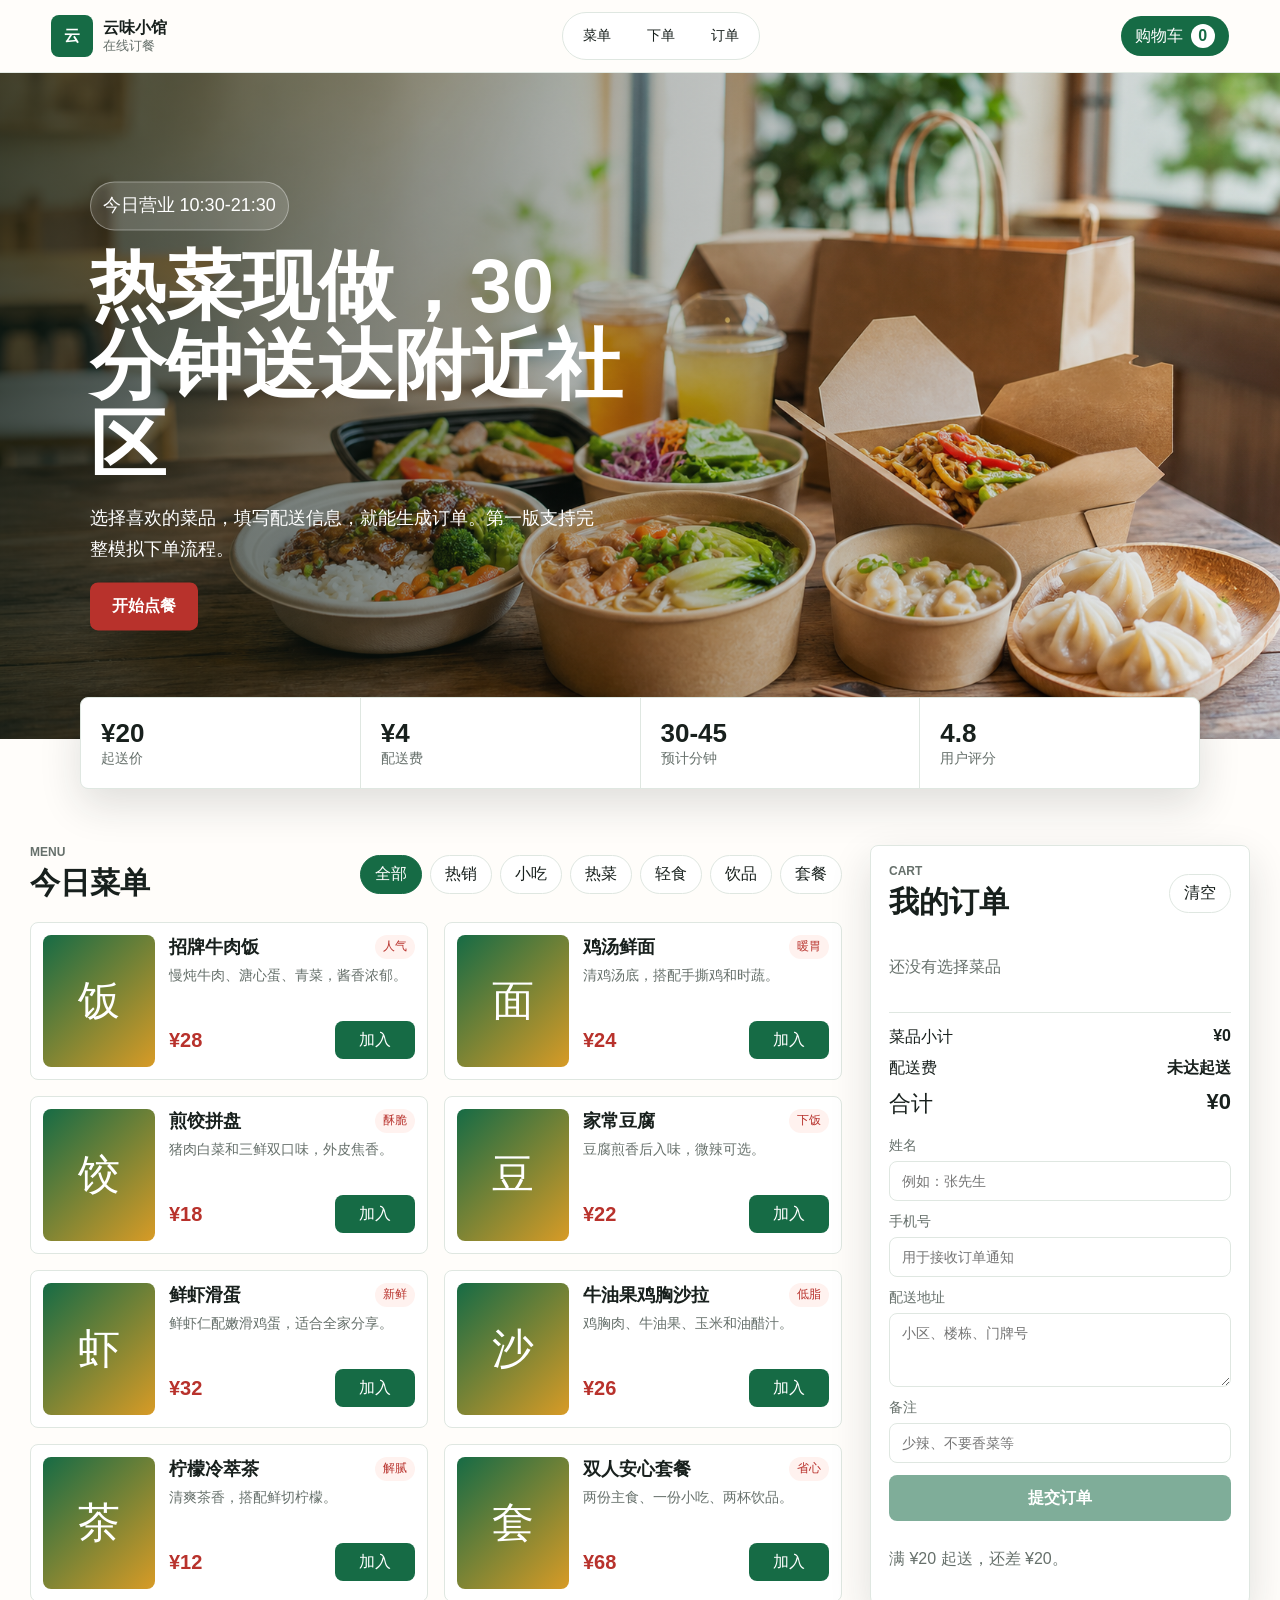
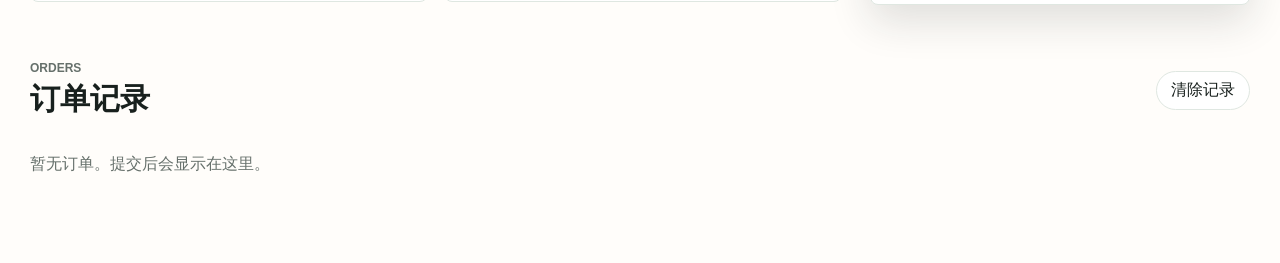
==== index.html @ e434e75e "Initial food ordering prototype" ====
<!doctype html>
<html lang="zh-CN">
  <head>
    <meta charset="utf-8">
    <meta name="viewport" content="width=device-width, initial-scale=1">
    <title>云味小馆 - 在线订餐</title>
    <link rel="stylesheet" href="styles.css">
  </head>
  <body>
    <header class="topbar">
      <a class="brand" href="#menu" aria-label="云味小馆首页">
        <span class="brand-mark">云</span>
        <span>
          <strong>云味小馆</strong>
          <small>在线订餐</small>
        </span>
      </a>
      <nav class="nav">
        <a href="#menu">菜单</a>
        <a href="#checkout">下单</a>
        <a href="#orders">订单</a>
      </nav>
      <button class="cart-chip" type="button" data-open-cart>
        <span>购物车</span>
        <strong data-cart-count>0</strong>
      </button>
    </header>

    <main>
      <section class="hero">
        <img src="assets/hero-food.png" alt="餐桌上的套餐、面食、点心和饮品">
        <div class="hero-overlay">
          <p class="status">今日营业 10:30-21:30</p>
          <h1>热菜现做，30 分钟送达附近社区</h1>
          <p>选择喜欢的菜品，填写配送信息，就能生成订单。第一版支持完整模拟下单流程。</p>
          <a class="primary-link" href="#menu">开始点餐</a>
        </div>
      </section>

      <section class="summary-band" aria-label="订餐服务信息">
        <div>
          <strong>¥20</strong>
          <span>起送价</span>
        </div>
        <div>
          <strong>¥4</strong>
          <span>配送费</span>
        </div>
        <div>
          <strong>30-45</strong>
          <span>预计分钟</span>
        </div>
        <div>
          <strong>4.8</strong>
          <span>用户评分</span>
        </div>
      </section>

      <section class="layout" id="menu">
        <div class="menu-area">
          <div class="section-head">
            <div>
              <p class="eyebrow">Menu</p>
              <h2>今日菜单</h2>
            </div>
            <div class="tabs" role="tablist" aria-label="菜品分类" data-category-tabs></div>
          </div>
          <div class="dish-grid" data-menu></div>
        </div>

        <aside class="cart-panel" id="checkout" aria-label="购物车和下单">
          <div class="cart-head">
            <div>
              <p class="eyebrow">Cart</p>
              <h2>我的订单</h2>
            </div>
            <button class="ghost-button" type="button" data-clear-cart>清空</button>
          </div>
          <div class="cart-items" data-cart-items>
            <p class="empty">还没有选择菜品</p>
          </div>
          <div class="totals">
            <div><span>菜品小计</span><strong data-subtotal>¥0</strong></div>
            <div><span>配送费</span><strong data-delivery>¥0</strong></div>
            <div class="total"><span>合计</span><strong data-total>¥0</strong></div>
          </div>
          <form class="checkout-form" data-order-form>
            <label>
              姓名
              <input name="name" placeholder="例如：张先生" required>
            </label>
            <label>
              手机号
              <input name="phone" inputmode="tel" placeholder="用于接收订单通知" required>
            </label>
            <label>
              配送地址
              <textarea name="address" placeholder="小区、楼栋、门牌号" required></textarea>
            </label>
            <label>
              备注
              <input name="note" placeholder="少辣、不要香菜等">
            </label>
            <button class="submit-button" type="submit">提交订单</button>
            <p class="form-tip" data-form-tip>满 ¥20 起送，当前还未选择菜品。</p>
          </form>
        </aside>
      </section>

      <section class="orders-section" id="orders">
        <div class="section-head">
          <div>
            <p class="eyebrow">Orders</p>
            <h2>订单记录</h2>
          </div>
          <button class="ghost-button" type="button" data-clear-orders>清除记录</button>
        </div>
        <div class="orders-list" data-orders-list>
          <p class="empty">暂无订单。提交后会显示在这里。</p>
        </div>
      </section>
    </main>

    <div class="mobile-cart" hidden data-mobile-cart>
      <button type="button" data-open-cart>
        <span data-mobile-cart-text>购物车为空</span>
        <strong data-mobile-cart-total>¥0</strong>
      </button>
    </div>

    <div class="toast" role="status" aria-live="polite" data-toast></div>
    <script src="app.js"></script>
  </body>
</html>
---- styles.css ----
:root {
  --ink: #18201d;
  --muted: #66706b;
  --line: #dfe7e1;
  --paper: #fffdfa;
  --soft: #f5f2ea;
  --green: #166b45;
  --green-dark: #0d4f34;
  --red: #b8322c;
  --gold: #d89b26;
  --shadow: 0 16px 42px rgba(31, 37, 34, 0.14);
}

* {
  box-sizing: border-box;
}

html {
  scroll-behavior: smooth;
}

body {
  margin: 0;
  color: var(--ink);
  font-family: "Microsoft YaHei", "PingFang SC", Arial, sans-serif;
  background: var(--paper);
}

button,
input,
textarea {
  font: inherit;
}

a {
  color: inherit;
  text-decoration: none;
}

.topbar {
  position: sticky;
  top: 0;
  z-index: 20;
  display: flex;
  align-items: center;
  justify-content: space-between;
  gap: 18px;
  min-height: 72px;
  padding: 12px clamp(16px, 4vw, 52px);
  border-bottom: 1px solid rgba(223, 231, 225, 0.86);
  background: rgba(255, 253, 250, 0.92);
  backdrop-filter: blur(18px);
}

.brand {
  display: inline-flex;
  align-items: center;
  gap: 10px;
  min-width: 150px;
}

.brand-mark {
  display: grid;
  width: 42px;
  height: 42px;
  place-items: center;
  border-radius: 8px;
  color: #fff;
  background: var(--green);
  font-weight: 800;
}

.brand strong,
.brand small {
  display: block;
  line-height: 1.2;
}

.brand small,
.eyebrow,
.form-tip,
.empty {
  color: var(--muted);
}

.nav {
  display: flex;
  align-items: center;
  gap: 8px;
  padding: 6px;
  border: 1px solid var(--line);
  border-radius: 999px;
  background: #fff;
}

.nav a {
  padding: 8px 14px;
  border-radius: 999px;
  font-size: 14px;
}

.nav a:hover {
  background: var(--soft);
}

.cart-chip,
.primary-link,
.submit-button,
.mobile-cart button {
  border: 0;
  color: #fff;
  background: var(--green);
  cursor: pointer;
}

.cart-chip {
  display: inline-flex;
  align-items: center;
  gap: 8px;
  min-height: 40px;
  padding: 8px 14px;
  border-radius: 999px;
}

.cart-chip strong {
  display: grid;
  min-width: 24px;
  height: 24px;
  place-items: center;
  border-radius: 999px;
  color: var(--green);
  background: #fff;
}

.hero {
  position: relative;
  min-height: min(74vh, 680px);
  overflow: hidden;
}

.hero img {
  width: 100%;
  height: min(74vh, 680px);
  min-height: 520px;
  object-fit: cover;
  display: block;
}

.hero::after {
  position: absolute;
  inset: 0;
  content: "";
  background: linear-gradient(90deg, rgba(13, 26, 19, 0.76), rgba(13, 26, 19, 0.3) 48%, rgba(13, 26, 19, 0.06));
}

.hero-overlay {
  position: absolute;
  z-index: 1;
  top: 50%;
  left: clamp(18px, 7vw, 92px);
  width: min(560px, calc(100% - 36px));
  color: #fff;
  transform: translateY(-50%);
}

.status {
  display: inline-flex;
  margin: 0 0 16px;
  padding: 8px 12px;
  border: 1px solid rgba(255, 255, 255, 0.34);
  border-radius: 999px;
  background: rgba(255, 255, 255, 0.14);
}

.hero h1 {
  margin: 0;
  font-size: clamp(36px, 6vw, 76px);
  line-height: 1.05;
}

.hero p {
  max-width: 520px;
  font-size: 18px;
  line-height: 1.7;
}

.primary-link {
  display: inline-flex;
  min-height: 48px;
  align-items: center;
  padding: 0 22px;
  border-radius: 8px;
  background: var(--red);
  font-weight: 700;
}

.summary-band {
  display: grid;
  grid-template-columns: repeat(4, minmax(0, 1fr));
  gap: 1px;
  margin: -42px auto 0;
  width: min(1120px, calc(100% - 32px));
  position: relative;
  z-index: 2;
  overflow: hidden;
  border: 1px solid var(--line);
  border-radius: 8px;
  background: var(--line);
  box-shadow: var(--shadow);
}

.summary-band div {
  padding: 20px;
  background: #fff;
}

.summary-band strong {
  display: block;
  font-size: 26px;
}

.summary-band span {
  color: var(--muted);
  font-size: 14px;
}

.layout {
  display: grid;
  grid-template-columns: minmax(0, 1fr) 380px;
  gap: 28px;
  width: min(1220px, calc(100% - 32px));
  margin: 56px auto;
  align-items: start;
}

.section-head,
.cart-head {
  display: flex;
  align-items: center;
  justify-content: space-between;
  gap: 18px;
  margin-bottom: 18px;
}

.eyebrow {
  margin: 0 0 4px;
  font-size: 12px;
  font-weight: 800;
  letter-spacing: 0;
  text-transform: uppercase;
}

h2 {
  margin: 0;
  font-size: 30px;
}

.tabs {
  display: flex;
  flex-wrap: wrap;
  gap: 8px;
}

.tab,
.ghost-button {
  min-height: 38px;
  padding: 8px 14px;
  border: 1px solid var(--line);
  border-radius: 999px;
  color: var(--ink);
  background: #fff;
  cursor: pointer;
}

.tab[aria-selected="true"] {
  color: #fff;
  border-color: var(--green);
  background: var(--green);
}

.dish-grid {
  display: grid;
  grid-template-columns: repeat(2, minmax(0, 1fr));
  gap: 16px;
}

.dish-card {
  display: grid;
  grid-template-columns: 112px minmax(0, 1fr);
  gap: 14px;
  min-height: 156px;
  padding: 12px;
  border: 1px solid var(--line);
  border-radius: 8px;
  background: #fff;
}

.dish-photo {
  display: grid;
  place-items: center;
  width: 112px;
  min-height: 132px;
  border-radius: 8px;
  color: #fff;
  background: linear-gradient(135deg, var(--green), var(--gold));
  font-size: 42px;
}

.dish-info {
  min-width: 0;
}

.dish-title {
  display: flex;
  justify-content: space-between;
  gap: 8px;
  margin-bottom: 6px;
}

.dish-title h3 {
  margin: 0;
  font-size: 18px;
}

.tag {
  flex: 0 0 auto;
  height: 24px;
  padding: 3px 8px;
  border-radius: 999px;
  color: var(--red);
  background: #fff2ef;
  font-size: 12px;
}

.dish-desc {
  min-height: 42px;
  margin: 0 0 14px;
  color: var(--muted);
  line-height: 1.5;
  font-size: 14px;
}

.dish-actions {
  display: flex;
  align-items: center;
  justify-content: space-between;
  gap: 10px;
}

.price {
  color: var(--red);
  font-size: 20px;
  font-weight: 800;
}

.add-button {
  min-width: 80px;
  min-height: 38px;
  border: 0;
  border-radius: 8px;
  color: #fff;
  background: var(--green);
  cursor: pointer;
}

.cart-panel {
  position: sticky;
  top: 96px;
  padding: 18px;
  border: 1px solid var(--line);
  border-radius: 8px;
  background: #fff;
  box-shadow: var(--shadow);
}

.cart-items {
  display: grid;
  gap: 10px;
  max-height: 280px;
  overflow: auto;
  padding-right: 2px;
}

.cart-row {
  display: grid;
  grid-template-columns: minmax(0, 1fr) auto;
  gap: 10px;
  padding: 10px;
  border-radius: 8px;
  background: var(--soft);
}

.cart-row h3 {
  margin: 0 0 4px;
  font-size: 15px;
}

.cart-row p {
  margin: 0;
  color: var(--muted);
  font-size: 13px;
}

.qty {
  display: inline-grid;
  grid-template-columns: 30px 34px 30px;
  align-items: center;
  height: 32px;
  overflow: hidden;
  border: 1px solid var(--line);
  border-radius: 999px;
  background: #fff;
}

.qty button {
  height: 32px;
  border: 0;
  background: transparent;
  cursor: pointer;
}

.qty span {
  text-align: center;
  font-weight: 700;
}

.totals {
  display: grid;
  gap: 10px;
  margin: 18px 0;
  padding-top: 14px;
  border-top: 1px solid var(--line);
}

.totals div {
  display: flex;
  justify-content: space-between;
  gap: 12px;
}

.total {
  font-size: 22px;
}

.checkout-form {
  display: grid;
  gap: 12px;
}

.checkout-form label {
  display: grid;
  gap: 6px;
  color: var(--muted);
  font-size: 14px;
}

.checkout-form input,
.checkout-form textarea {
  width: 100%;
  border: 1px solid var(--line);
  border-radius: 8px;
  padding: 11px 12px;
  color: var(--ink);
  background: #fff;
}

.checkout-form textarea {
  min-height: 74px;
  resize: vertical;
}

.submit-button {
  min-height: 46px;
  border-radius: 8px;
  font-weight: 800;
}

.submit-button:disabled {
  cursor: not-allowed;
  opacity: 0.55;
}

.orders-section {
  width: min(1220px, calc(100% - 32px));
  margin: 0 auto 72px;
}

.orders-list {
  display: grid;
  gap: 12px;
}

.order-card {
  display: grid;
  gap: 10px;
  padding: 16px;
  border: 1px solid var(--line);
  border-radius: 8px;
  background: #fff;
}

.order-card header {
  display: flex;
  justify-content: space-between;
  gap: 12px;
}

.order-card strong {
  color: var(--green);
}

.order-meta {
  display: flex;
  flex-wrap: wrap;
  gap: 8px;
  color: var(--muted);
  font-size: 14px;
}

.toast {
  position: fixed;
  right: 22px;
  bottom: 22px;
  z-index: 40;
  max-width: 320px;
  padding: 14px 16px;
  border-radius: 8px;
  color: #fff;
  background: var(--ink);
  box-shadow: var(--shadow);
  transform: translateY(120px);
  opacity: 0;
  transition: 0.22s ease;
}

.toast.is-visible {
  transform: translateY(0);
  opacity: 1;
}

.mobile-cart {
  position: fixed;
  z-index: 30;
  right: 14px;
  bottom: 14px;
  left: 14px;
}

.mobile-cart button {
  display: flex;
  width: 100%;
  min-height: 54px;
  align-items: center;
  justify-content: space-between;
  padding: 0 18px;
  border-radius: 8px;
  box-shadow: var(--shadow);
}

@media (max-width: 980px) {
  .layout {
    grid-template-columns: 1fr;
  }

  .cart-panel {
    position: static;
  }

  .dish-grid {
    grid-template-columns: 1fr;
  }

  .summary-band {
    grid-template-columns: repeat(2, minmax(0, 1fr));
  }

  .mobile-cart {
    display: block;
  }
}

@media (min-width: 981px) {
  .mobile-cart {
    display: none;
  }
}

@media (max-width: 640px) {
  .topbar {
    min-height: 64px;
    padding: 10px 14px;
  }

  .brand {
    min-width: 0;
  }

  .brand small,
  .nav {
    display: none;
  }

  .hero,
  .hero img {
    min-height: 560px;
  }

  .hero::after {
    background: linear-gradient(180deg, rgba(13, 26, 19, 0.42), rgba(13, 26, 19, 0.78));
  }

  .hero-overlay {
    top: auto;
    bottom: 38px;
    transform: none;
  }

  .hero p {
    font-size: 16px;
  }

  .section-head,
  .cart-head {
    align-items: flex-start;
    flex-direction: column;
  }

  .dish-card {
    grid-template-columns: 88px minmax(0, 1fr);
    min-height: 140px;
  }

  .dish-photo {
    width: 88px;
    min-height: 116px;
    font-size: 34px;
  }

  .cart-chip span {
    display: none;
  }
}
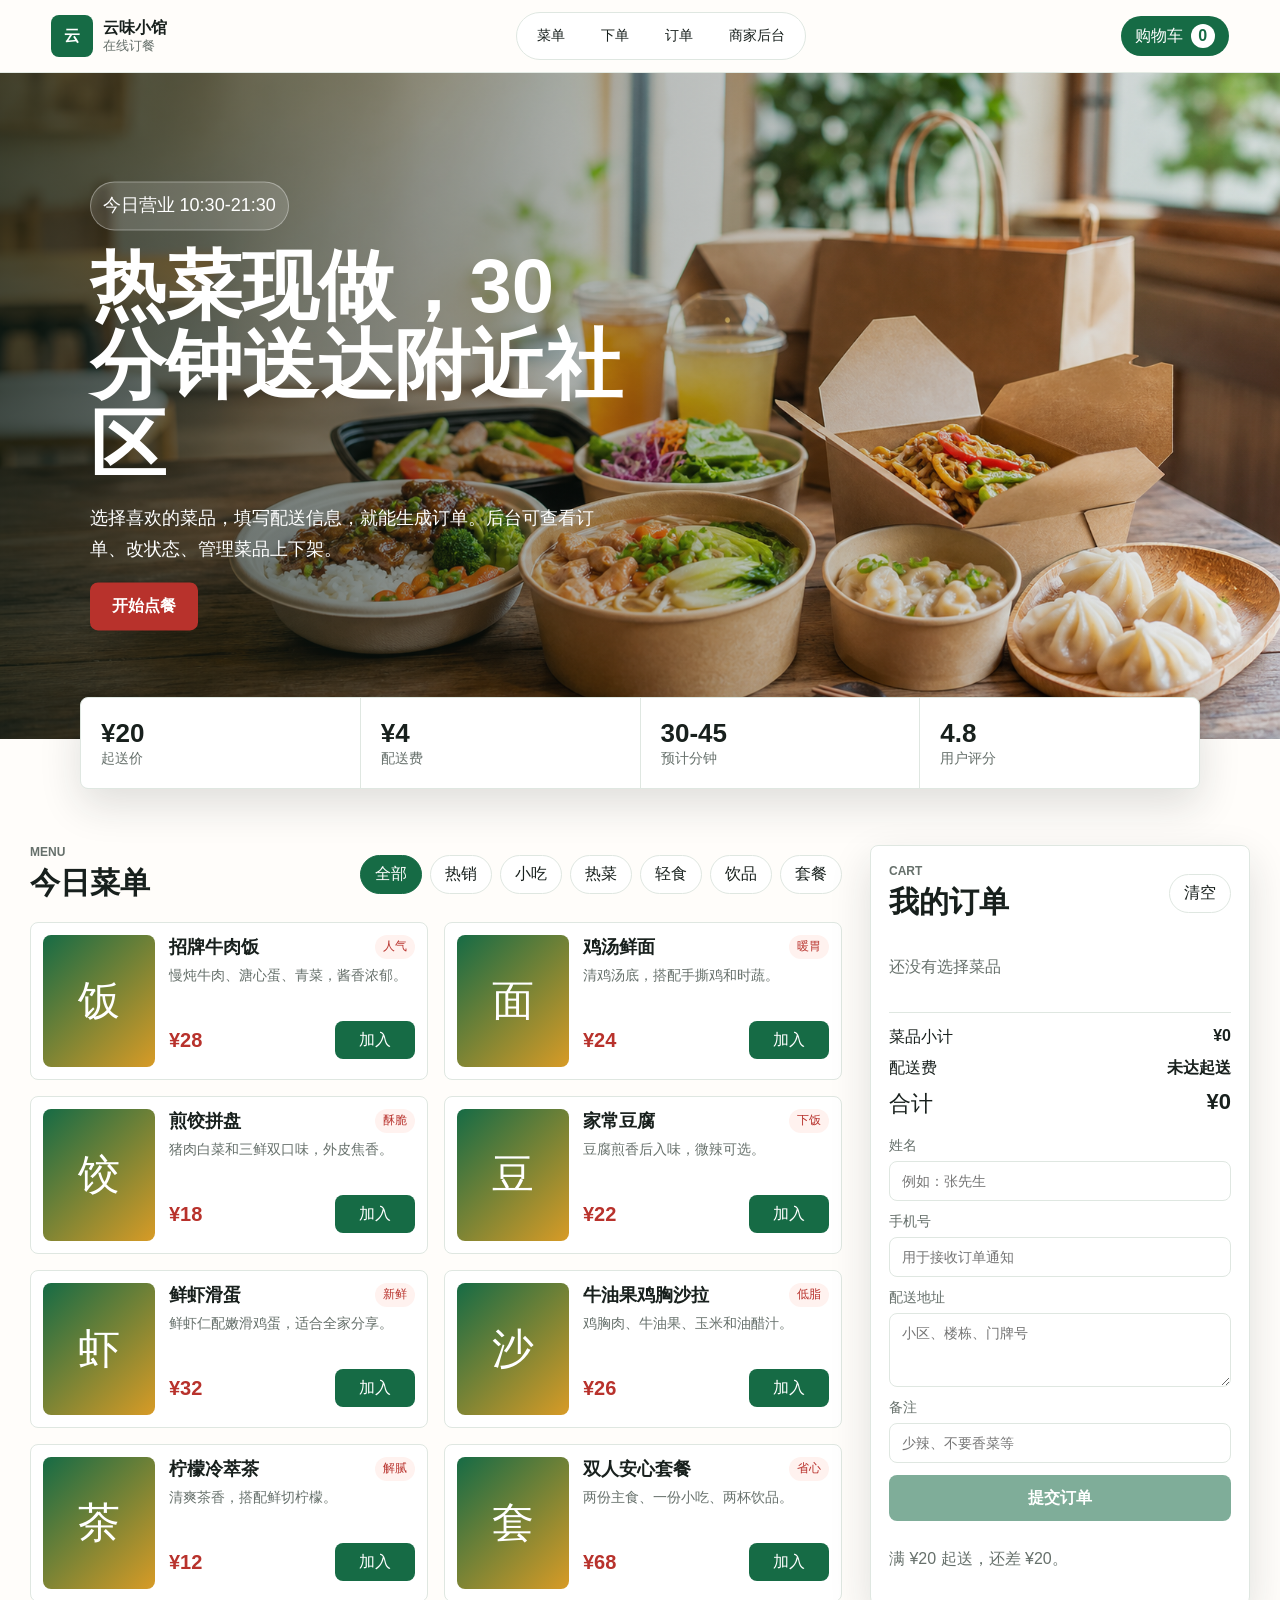
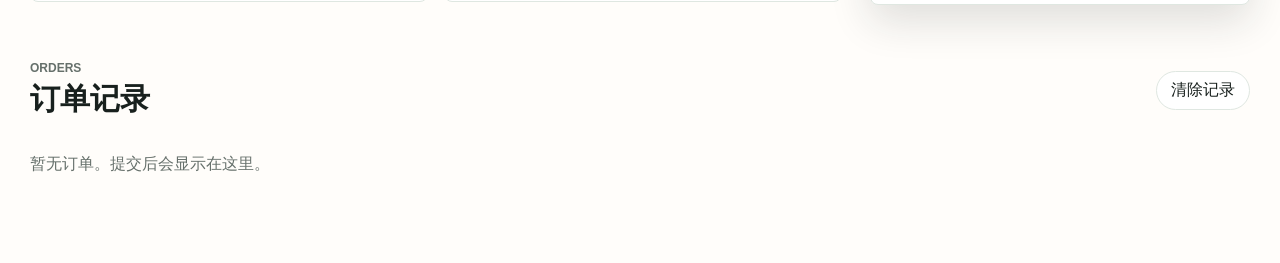
==== commit f9ddaa8b: "Add merchant admin dashboard" ====
--- a/index.html
+++ b/index.html
@@ -19,6 +19,7 @@
         <a href="#menu">菜单</a>
         <a href="#checkout">下单</a>
         <a href="#orders">订单</a>
+        <a href="admin.html">商家后台</a>
       </nav>
       <button class="cart-chip" type="button" data-open-cart>
         <span>购物车</span>
@@ -32,7 +33,7 @@
         <div class="hero-overlay">
           <p class="status">今日营业 10:30-21:30</p>
           <h1>热菜现做，30 分钟送达附近社区</h1>
-          <p>选择喜欢的菜品，填写配送信息，就能生成订单。第一版支持完整模拟下单流程。</p>
+          <p>选择喜欢的菜品，填写配送信息，就能生成订单。后台可查看订单、改状态、管理菜品上下架。</p>
           <a class="primary-link" href="#menu">开始点餐</a>
         </div>
       </section>
--- a/styles.css
+++ b/styles.css
@@ -538,6 +538,125 @@
   opacity: 1;
 }
 
+.admin-body {
+  background: #f7f8f5;
+}
+
+.admin-shell {
+  width: min(1220px, calc(100% - 32px));
+  margin: 42px auto 80px;
+}
+
+.admin-login {
+  display: grid;
+  grid-template-columns: minmax(0, 1fr) 360px;
+  gap: 28px;
+  align-items: start;
+  padding: 26px;
+  border: 1px solid var(--line);
+  border-radius: 8px;
+  background: #fff;
+  box-shadow: var(--shadow);
+}
+
+.admin-login h1,
+.admin-dashboard h1 {
+  margin: 0 0 10px;
+  font-size: clamp(30px, 4vw, 48px);
+}
+
+.admin-dashboard .summary-band {
+  margin: 0 0 28px;
+  width: 100%;
+}
+
+.admin-section {
+  margin-top: 34px;
+}
+
+.admin-list {
+  display: grid;
+  gap: 12px;
+}
+
+.admin-card {
+  display: grid;
+  grid-template-columns: minmax(0, 1fr) auto;
+  gap: 18px;
+  align-items: center;
+  padding: 16px;
+  border: 1px solid var(--line);
+  border-radius: 8px;
+  background: #fff;
+}
+
+.admin-card p {
+  margin: 8px 0 0;
+  line-height: 1.6;
+}
+
+.admin-card-title {
+  display: flex;
+  flex-wrap: wrap;
+  gap: 8px;
+  align-items: center;
+}
+
+.pill {
+  display: inline-flex;
+  min-height: 24px;
+  align-items: center;
+  padding: 2px 9px;
+  border-radius: 999px;
+  color: var(--green);
+  background: #e8f4ed;
+  font-size: 12px;
+  font-weight: 700;
+}
+
+.admin-actions {
+  display: grid;
+  justify-items: end;
+  gap: 10px;
+}
+
+.admin-actions select {
+  min-width: 118px;
+  min-height: 38px;
+  padding: 8px 10px;
+  border: 1px solid var(--line);
+  border-radius: 8px;
+  background: #fff;
+}
+
+.dish-mini {
+  display: flex;
+  gap: 12px;
+  align-items: center;
+  min-width: 0;
+}
+
+.dish-mini .dish-photo {
+  width: 58px;
+  min-height: 58px;
+  flex: 0 0 58px;
+  font-size: 24px;
+}
+
+.switch {
+  display: inline-flex;
+  gap: 8px;
+  align-items: center;
+  color: var(--muted);
+  font-size: 14px;
+}
+
+.switch input {
+  width: 18px;
+  height: 18px;
+  accent-color: var(--green);
+}
+
 .mobile-cart {
   position: fixed;
   z-index: 30;
@@ -577,6 +696,15 @@
   .mobile-cart {
     display: block;
   }
+
+  .admin-login,
+  .admin-card {
+    grid-template-columns: 1fr;
+  }
+
+  .admin-actions {
+    justify-items: start;
+  }
 }
 
 @media (min-width: 981px) {
